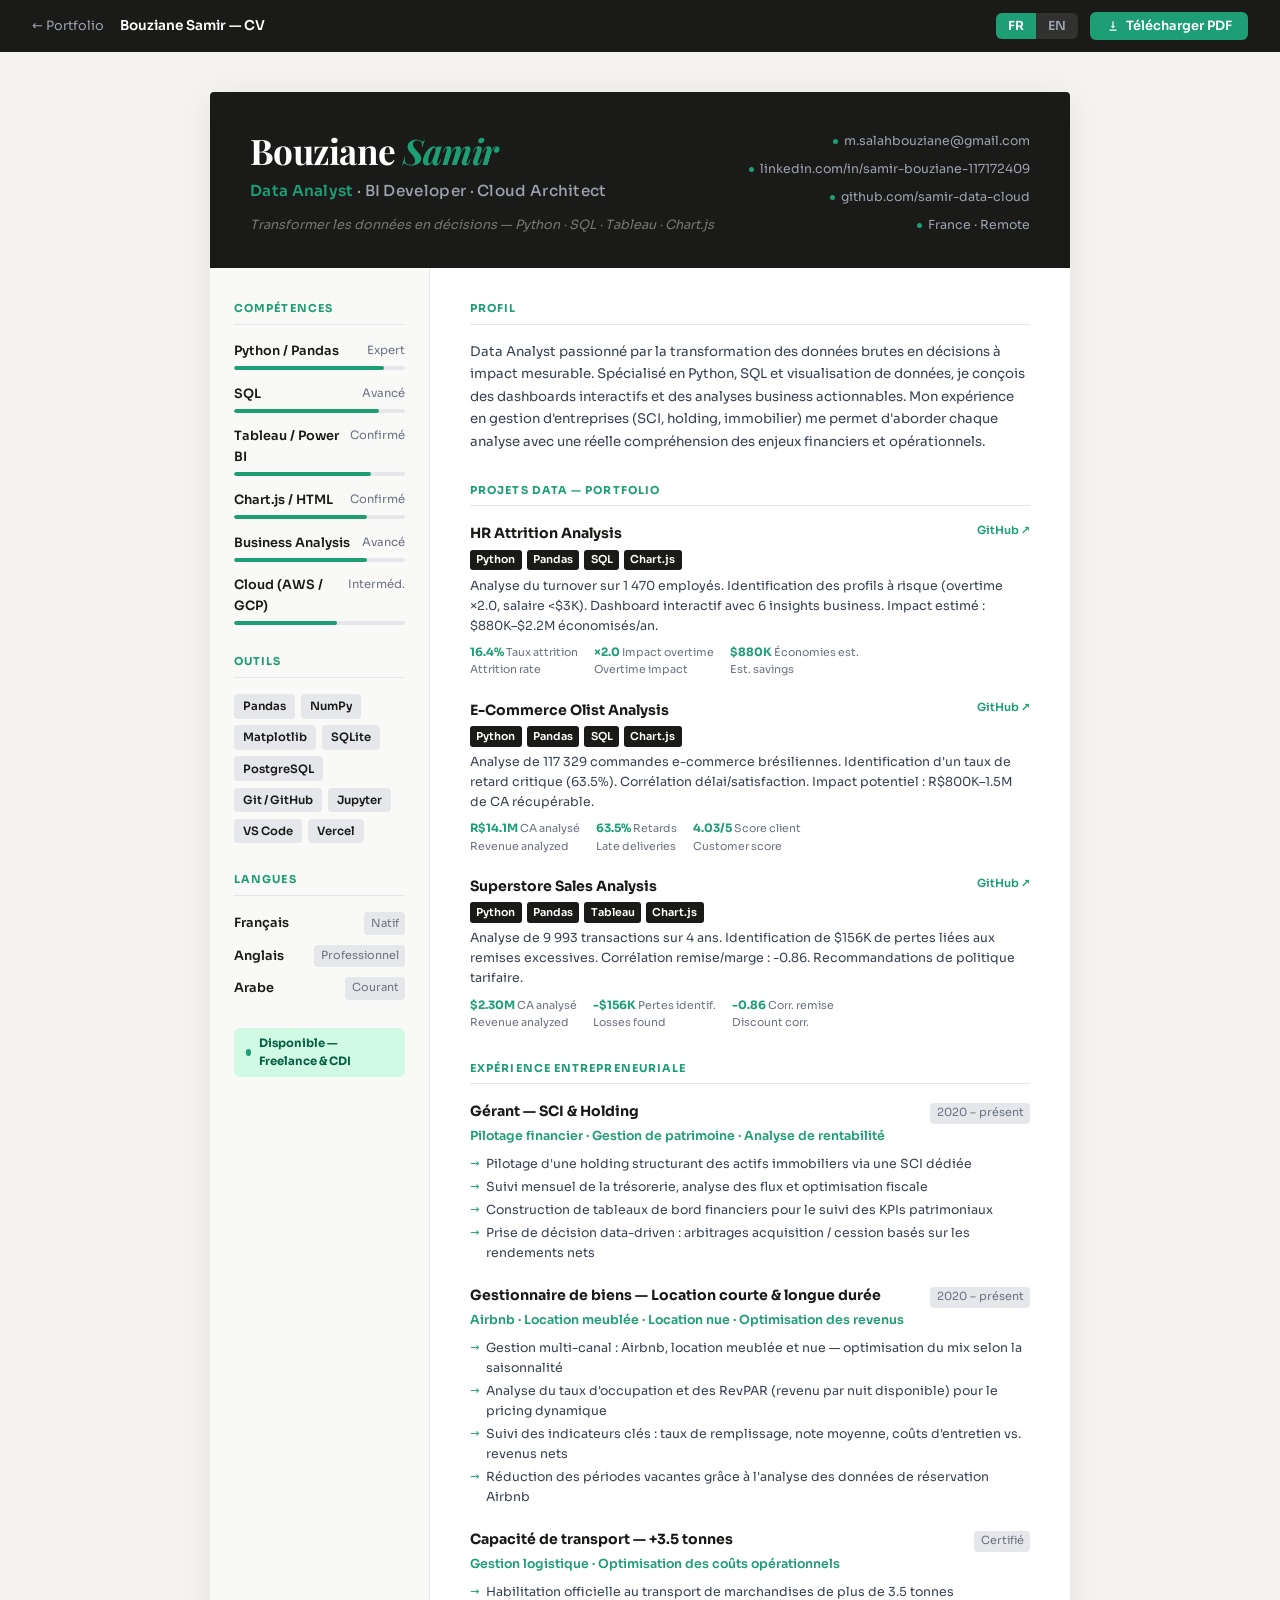
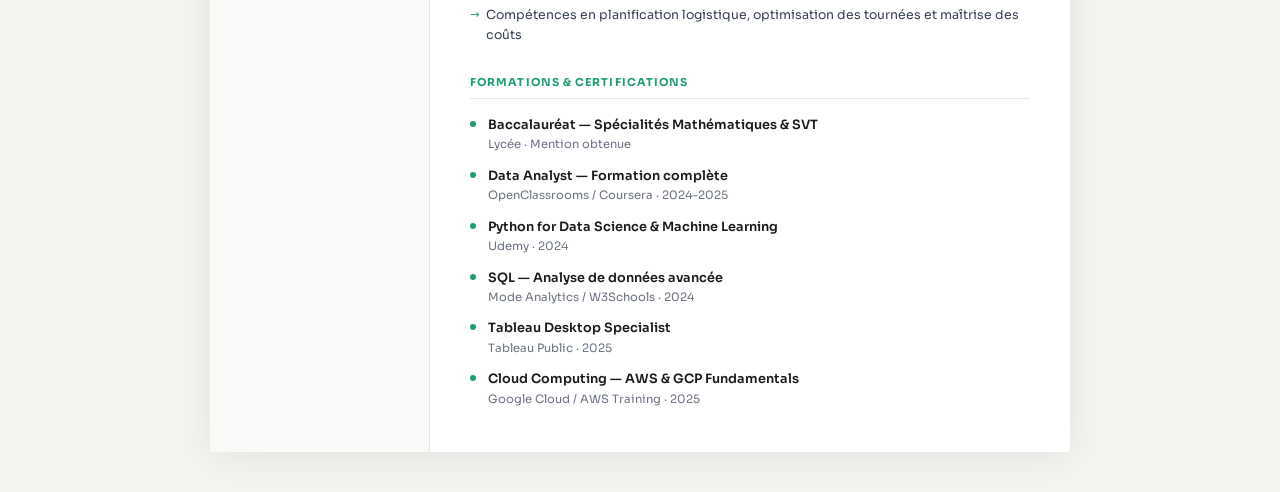
==== cv.html @ cc546c63 "Add bilingual CV page with entrepreneurial experience - cv.html: FR/EN toggle, print-to-PDF, profess" ====
<!DOCTYPE html>
<html lang="fr">
<head>
  <meta charset="UTF-8">
  <meta name="viewport" content="width=device-width, initial-scale=1.0">
  <title>CV — Bouziane Samir · Data Analyst & BI Developer</title>
  <link rel="preconnect" href="https://fonts.googleapis.com">
  <link href="https://fonts.googleapis.com/css2?family=Sora:wght@300;400;500;600;700&family=Playfair+Display:ital,wght@0,700;1,400&display=swap" rel="stylesheet">
  <style>
    *, *::before, *::after { box-sizing: border-box; margin: 0; padding: 0; }

    :root {
      --dark:  #1a1a18;
      --green: #1D9E75;
      --bg:    #f5f4f0;
      --white: #ffffff;
      --muted: #6b7280;
      --border:#e5e7eb;
    }

    body {
      font-family: 'Sora', system-ui, sans-serif;
      background: var(--bg);
      color: var(--dark);
      font-size: 14px;
      line-height: 1.6;
    }

    /* ── Toolbar ── */
    .toolbar {
      position: fixed;
      top: 0; left: 0; right: 0;
      height: 52px;
      background: var(--dark);
      display: flex;
      align-items: center;
      justify-content: space-between;
      padding: 0 2rem;
      z-index: 100;
      gap: 1rem;
    }
    .toolbar-left { display: flex; align-items: center; gap: 1rem; }
    .toolbar a.back {
      color: #9ca3af;
      text-decoration: none;
      font-size: .8rem;
      display: flex;
      align-items: center;
      gap: .4rem;
      transition: color .2s;
    }
    .toolbar a.back:hover { color: var(--green); }
    .toolbar-title { color: #fff; font-size: .85rem; font-weight: 600; }

    .toolbar-right { display: flex; align-items: center; gap: .75rem; }

    .lang-toggle {
      display: flex;
      background: rgba(255,255,255,.1);
      border-radius: 6px;
      overflow: hidden;
    }
    .lang-btn {
      padding: .3rem .75rem;
      font-size: .78rem;
      font-weight: 600;
      cursor: pointer;
      border: none;
      background: transparent;
      color: #9ca3af;
      font-family: 'Sora', sans-serif;
      transition: all .2s;
    }
    .lang-btn.active { background: var(--green); color: #fff; }

    .pdf-btn {
      display: flex;
      align-items: center;
      gap: .4rem;
      background: var(--green);
      color: #fff;
      border: none;
      border-radius: 6px;
      padding: .35rem 1rem;
      font-size: .8rem;
      font-weight: 600;
      cursor: pointer;
      font-family: 'Sora', sans-serif;
      transition: opacity .2s;
    }
    .pdf-btn:hover { opacity: .85; }

    /* ── Page wrapper ── */
    .page-wrap {
      margin-top: 52px;
      padding: 2.5rem 1.5rem;
      display: flex;
      justify-content: center;
    }

    /* ── CV Sheet ── */
    .cv {
      width: 100%;
      max-width: 860px;
      background: var(--white);
      box-shadow: 0 4px 40px rgba(0,0,0,.08);
      border-radius: 4px;
      overflow: hidden;
    }

    /* ── Header ── */
    .cv-header {
      background: var(--dark);
      padding: 2.5rem 2.5rem 2rem;
      display: grid;
      grid-template-columns: 1fr auto;
      gap: 2rem;
      align-items: start;
    }
    .cv-name {
      font-family: 'Playfair Display', serif;
      font-size: 2.2rem;
      font-weight: 700;
      color: #fff;
      line-height: 1.1;
      letter-spacing: -.02em;
    }
    .cv-name em { color: var(--green); font-style: italic; }
    .cv-title {
      font-size: .95rem;
      font-weight: 500;
      color: #9ca3af;
      margin-top: .5rem;
      letter-spacing: .02em;
    }
    .cv-title strong { color: var(--green); font-weight: 600; }
    .cv-tagline {
      font-size: .8rem;
      color: rgba(255,255,255,.4);
      margin-top: .75rem;
      font-style: italic;
    }

    .cv-contacts {
      display: flex;
      flex-direction: column;
      gap: .5rem;
      text-align: right;
    }
    .cv-contacts a, .cv-contacts span {
      font-size: .78rem;
      color: #9ca3af;
      text-decoration: none;
      display: flex;
      align-items: center;
      justify-content: flex-end;
      gap: .4rem;
      transition: color .2s;
    }
    .cv-contacts a:hover { color: var(--green); }
    .cv-contacts .dot {
      width: 5px; height: 5px;
      border-radius: 50%;
      background: var(--green);
      display: inline-block;
      flex-shrink: 0;
    }

    /* ── Body ── */
    .cv-body {
      display: grid;
      grid-template-columns: 220px 1fr;
    }

    /* ── Sidebar ── */
    .cv-sidebar {
      background: #f9f9f7;
      border-right: 1px solid var(--border);
      padding: 2rem 1.5rem;
    }

    /* ── Main ── */
    .cv-main {
      padding: 2rem 2.5rem;
    }

    /* ── Sections ── */
    .cv-section { margin-bottom: 1.75rem; }
    .cv-section:last-child { margin-bottom: 0; }

    .section-label {
      font-size: .68rem;
      font-weight: 700;
      text-transform: uppercase;
      letter-spacing: .1em;
      color: var(--green);
      border-bottom: 1px solid var(--border);
      padding-bottom: .4rem;
      margin-bottom: 1rem;
    }

    /* Skills */
    .skill-item { margin-bottom: .85rem; }
    .skill-name {
      font-size: .8rem;
      font-weight: 600;
      color: var(--dark);
      display: flex;
      justify-content: space-between;
      margin-bottom: .3rem;
    }
    .skill-name span { color: var(--muted); font-weight: 400; font-size: .72rem; }
    .skill-bar {
      height: 4px;
      background: var(--border);
      border-radius: 2px;
      overflow: hidden;
    }
    .skill-fill {
      height: 100%;
      background: var(--green);
      border-radius: 2px;
    }

    /* Tags */
    .tag-list { display: flex; flex-wrap: wrap; gap: .4rem; }
    .tag-item {
      font-size: .72rem;
      font-weight: 600;
      background: var(--border);
      color: var(--dark);
      padding: .2rem .55rem;
      border-radius: 4px;
    }

    /* Languages */
    .lang-item {
      display: flex;
      justify-content: space-between;
      align-items: center;
      margin-bottom: .6rem;
      font-size: .8rem;
    }
    .lang-item .lang-name { font-weight: 600; }
    .lang-level {
      font-size: .7rem;
      color: var(--muted);
      background: var(--border);
      padding: .15rem .4rem;
      border-radius: 4px;
    }

    /* Profile */
    .profile-text {
      font-size: .83rem;
      color: #374151;
      line-height: 1.7;
    }

    /* Projects */
    .project-item { margin-bottom: 1.25rem; }
    .project-item:last-child { margin-bottom: 0; }
    .proj-header {
      display: flex;
      justify-content: space-between;
      align-items: flex-start;
      gap: 1rem;
      margin-bottom: .3rem;
    }
    .proj-name {
      font-size: .88rem;
      font-weight: 700;
      color: var(--dark);
    }
    .proj-link {
      font-size: .7rem;
      color: var(--green);
      text-decoration: none;
      font-weight: 600;
      white-space: nowrap;
    }
    .proj-link:hover { text-decoration: underline; }
    .proj-stack {
      display: flex;
      flex-wrap: wrap;
      gap: .3rem;
      margin-bottom: .4rem;
    }
    .proj-tech {
      font-size: .68rem;
      font-weight: 600;
      background: var(--dark);
      color: #fff;
      padding: .1rem .4rem;
      border-radius: 3px;
    }
    .proj-desc {
      font-size: .78rem;
      color: #374151;
      line-height: 1.6;
    }
    .proj-kpis {
      display: flex;
      gap: 1rem;
      margin-top: .4rem;
    }
    .proj-kpi {
      font-size: .72rem;
      font-weight: 700;
      color: var(--green);
    }
    .proj-kpi span { color: var(--muted); font-weight: 400; display: block; font-size: .68rem; }

    /* Certifications */
    .cert-item {
      display: flex;
      gap: .75rem;
      margin-bottom: .75rem;
      align-items: flex-start;
    }
    .cert-dot {
      width: 6px; height: 6px;
      border-radius: 50%;
      background: var(--green);
      margin-top: 6px;
      flex-shrink: 0;
    }
    .cert-body {}
    .cert-name { font-size: .8rem; font-weight: 600; color: var(--dark); }
    .cert-org  { font-size: .72rem; color: var(--muted); }

    /* Experience entrepreneuriale */
    .exp-item { margin-bottom: 1.25rem; }
    .exp-item:last-child { margin-bottom: 0; }
    .exp-header {
      display: flex;
      justify-content: space-between;
      align-items: baseline;
      gap: 1rem;
      margin-bottom: .2rem;
    }
    .exp-title { font-size: .88rem; font-weight: 700; color: var(--dark); }
    .exp-period {
      font-size: .7rem;
      color: var(--muted);
      white-space: nowrap;
      background: var(--border);
      padding: .1rem .4rem;
      border-radius: 4px;
    }
    .exp-role { font-size: .78rem; color: var(--green); font-weight: 600; margin-bottom: .5rem; }
    .exp-bullets { list-style: none; padding: 0; }
    .exp-bullets li {
      font-size: .78rem;
      color: #374151;
      line-height: 1.6;
      padding-left: 1rem;
      position: relative;
      margin-bottom: .2rem;
    }
    .exp-bullets li::before {
      content: '→';
      position: absolute;
      left: 0;
      color: var(--green);
      font-size: .7rem;
    }

    /* Availability badge */
    .avail-badge {
      display: flex;
      align-items: center;
      gap: .5rem;
      background: #d1fae5;
      color: #065f46;
      font-size: .72rem;
      font-weight: 700;
      padding: .4rem .75rem;
      border-radius: 6px;
      margin-top: 1rem;
    }
    .avail-dot {
      width: 7px; height: 7px;
      border-radius: 50%;
      background: var(--green);
      animation: pulse 2s infinite;
    }
    @keyframes pulse {
      0%,100% { opacity: 1; }
      50%      { opacity: .3; }
    }

    /* ── Print ── */
    @media print {
      .toolbar { display: none !important; }
      .page-wrap { margin-top: 0; padding: 0; }
      .cv { box-shadow: none; border-radius: 0; max-width: 100%; }
      body { background: #fff; }
      @page { margin: 0; size: A4; }
    }

    /* ── i18n ── */
    [data-fr], [data-en] { display: none; }
    body.lang-fr [data-fr] { display: revert; }
    body.lang-en [data-en] { display: revert; }
  </style>
</head>

<body class="lang-fr">

<!-- TOOLBAR -->
<div class="toolbar">
  <div class="toolbar-left">
    <a href="index.html" class="back">← Portfolio</a>
    <span class="toolbar-title">Bouziane Samir — CV</span>
  </div>
  <div class="toolbar-right">
    <div class="lang-toggle">
      <button class="lang-btn active" onclick="setLang('fr')">FR</button>
      <button class="lang-btn" onclick="setLang('en')">EN</button>
    </div>
    <button class="pdf-btn" onclick="window.print()">
      <svg width="14" height="14" fill="none" viewBox="0 0 24 24">
        <path d="M12 16l-4-4h3V4h2v8h3l-4 4zm-6 2h12v2H6v-2z" fill="currentColor"/>
      </svg>
      <span data-fr>Télécharger PDF</span>
      <span data-en>Download PDF</span>
    </button>
  </div>
</div>

<div class="page-wrap">
<div class="cv">

  <!-- HEADER -->
  <div class="cv-header">
    <div>
      <div class="cv-name">Bouziane <em>Samir</em></div>
      <div class="cv-title">
        <strong data-fr>Data Analyst</strong>
        <strong data-en>Data Analyst</strong>
        <span data-fr> · BI Developer · Cloud Architect</span>
        <span data-en> · BI Developer · Cloud Architect</span>
      </div>
      <div class="cv-tagline">
        <span data-fr>Transformer les données en décisions — Python · SQL · Tableau · Chart.js</span>
        <span data-en>Turning data into decisions — Python · SQL · Tableau · Chart.js</span>
      </div>
    </div>
    <div class="cv-contacts">
      <a href="mailto:m.salahbouziane@gmail.com"><span class="dot"></span>m.salahbouziane@gmail.com</a>
      <a href="https://linkedin.com/in/samir-bouziane-117172409" target="_blank"><span class="dot"></span>linkedin.com/in/samir-bouziane-117172409</a>
      <a href="https://github.com/samir-data-cloud" target="_blank"><span class="dot"></span>github.com/samir-data-cloud</a>
      <span><span class="dot"></span>France · Remote</span>
    </div>
  </div>

  <!-- BODY -->
  <div class="cv-body">

    <!-- SIDEBAR -->
    <aside class="cv-sidebar">

      <!-- Compétences techniques -->
      <div class="cv-section">
        <div class="section-label" data-fr>Compétences</div>
        <div class="section-label" data-en>Skills</div>

        <div class="skill-item">
          <div class="skill-name">Python / Pandas <span data-fr>Expert</span><span data-en>Expert</span></div>
          <div class="skill-bar"><div class="skill-fill" style="width:88%"></div></div>
        </div>
        <div class="skill-item">
          <div class="skill-name">SQL <span data-fr>Avancé</span><span data-en>Advanced</span></div>
          <div class="skill-bar"><div class="skill-fill" style="width:85%"></div></div>
        </div>
        <div class="skill-item">
          <div class="skill-name">Tableau / Power BI <span data-fr>Confirmé</span><span data-en>Proficient</span></div>
          <div class="skill-bar"><div class="skill-fill" style="width:80%"></div></div>
        </div>
        <div class="skill-item">
          <div class="skill-name">Chart.js / HTML <span data-fr>Confirmé</span><span data-en>Proficient</span></div>
          <div class="skill-bar"><div class="skill-fill" style="width:78%"></div></div>
        </div>
        <div class="skill-item">
          <div class="skill-name">Business Analysis <span data-fr>Avancé</span><span data-en>Advanced</span></div>
          <div class="skill-bar"><div class="skill-fill" style="width:78%"></div></div>
        </div>
        <div class="skill-item">
          <div class="skill-name">Cloud (AWS / GCP) <span data-fr>Interméd.</span><span data-en>Intermediate</span></div>
          <div class="skill-bar"><div class="skill-fill" style="width:60%"></div></div>
        </div>
      </div>

      <!-- Outils -->
      <div class="cv-section">
        <div class="section-label" data-fr>Outils</div>
        <div class="section-label" data-en>Tools</div>
        <div class="tag-list">
          <span class="tag-item">Pandas</span>
          <span class="tag-item">NumPy</span>
          <span class="tag-item">Matplotlib</span>
          <span class="tag-item">SQLite</span>
          <span class="tag-item">PostgreSQL</span>
          <span class="tag-item">Git / GitHub</span>
          <span class="tag-item">Jupyter</span>
          <span class="tag-item">VS Code</span>
          <span class="tag-item">Vercel</span>
        </div>
      </div>

      <!-- Langues -->
      <div class="cv-section">
        <div class="section-label" data-fr>Langues</div>
        <div class="section-label" data-en>Languages</div>
        <div class="lang-item">
          <span class="lang-name" data-fr>Français</span>
          <span class="lang-name" data-en>French</span>
          <span class="lang-level" data-fr>Natif</span>
          <span class="lang-level" data-en>Native</span>
        </div>
        <div class="lang-item">
          <span class="lang-name" data-fr>Anglais</span>
          <span class="lang-name" data-en>English</span>
          <span class="lang-level" data-fr>Professionnel</span>
          <span class="lang-level" data-en>Professional</span>
        </div>
        <div class="lang-item">
          <span class="lang-name" data-fr>Arabe</span>
          <span class="lang-name" data-en>Arabic</span>
          <span class="lang-level" data-fr>Courant</span>
          <span class="lang-level" data-en>Fluent</span>
        </div>
      </div>

      <!-- Disponibilité -->
      <div class="avail-badge">
        <span class="avail-dot"></span>
        <span data-fr>Disponible — Freelance &amp; CDI</span>
        <span data-en>Available — Freelance &amp; Full-time</span>
      </div>

    </aside>

    <!-- MAIN -->
    <main class="cv-main">

      <!-- Profil -->
      <div class="cv-section">
        <div class="section-label" data-fr>Profil</div>
        <div class="section-label" data-en>Profile</div>
        <p class="profile-text" data-fr>
          Data Analyst passionné par la transformation des données brutes en décisions à impact mesurable.
          Spécialisé en Python, SQL et visualisation de données, je conçois des dashboards interactifs et des analyses
          business actionnables. Mon expérience en gestion d'entreprises (SCI, holding, immobilier) me permet
          d'aborder chaque analyse avec une réelle compréhension des enjeux financiers et opérationnels.
        </p>
        <p class="profile-text" data-en>
          Data Analyst passionate about turning raw data into measurable business decisions.
          Specialized in Python, SQL and data visualization, I build interactive dashboards and actionable analyses.
          My background running companies (SCI, holding, real estate) gives me a genuine understanding
          of financial and operational challenges — I don't just analyze data, I understand what's at stake.
        </p>
      </div>

      <!-- Projets -->
      <div class="cv-section">
        <div class="section-label" data-fr>Projets Data — Portfolio</div>
        <div class="section-label" data-en>Data Projects — Portfolio</div>

        <!-- HR Attrition -->
        <div class="project-item">
          <div class="proj-header">
            <div class="proj-name">HR Attrition Analysis</div>
            <a href="https://github.com/samir-data-cloud/hr-attrition-analysis" target="_blank" class="proj-link">GitHub ↗</a>
          </div>
          <div class="proj-stack">
            <span class="proj-tech">Python</span>
            <span class="proj-tech">Pandas</span>
            <span class="proj-tech">SQL</span>
            <span class="proj-tech">Chart.js</span>
          </div>
          <p class="proj-desc" data-fr>
            Analyse du turnover sur 1 470 employés. Identification des profils à risque (overtime ×2.0, salaire &lt;$3K).
            Dashboard interactif avec 6 insights business. Impact estimé : $880K–$2.2M économisés/an.
          </p>
          <p class="proj-desc" data-en>
            Attrition analysis on 1,470 employees. Identified high-risk profiles (overtime ×2.0, salary &lt;$3K).
            Interactive dashboard with 6 business insights. Estimated impact: $880K–$2.2M saved/year.
          </p>
          <div class="proj-kpis">
            <div class="proj-kpi">16.4% <span data-fr>Taux attrition</span><span data-en>Attrition rate</span></div>
            <div class="proj-kpi">×2.0 <span data-fr>Impact overtime</span><span data-en>Overtime impact</span></div>
            <div class="proj-kpi">$880K <span data-fr>Économies est.</span><span data-en>Est. savings</span></div>
          </div>
        </div>

        <!-- E-Commerce Olist -->
        <div class="project-item">
          <div class="proj-header">
            <div class="proj-name">E-Commerce Olist Analysis</div>
            <a href="https://github.com/samir-data-cloud/ecommerce-data-analysis" target="_blank" class="proj-link">GitHub ↗</a>
          </div>
          <div class="proj-stack">
            <span class="proj-tech">Python</span>
            <span class="proj-tech">Pandas</span>
            <span class="proj-tech">SQL</span>
            <span class="proj-tech">Chart.js</span>
          </div>
          <p class="proj-desc" data-fr>
            Analyse de 117 329 commandes e-commerce brésiliennes. Identification d'un taux de retard critique (63.5%).
            Corrélation délai/satisfaction. Impact potentiel : R$800K–1.5M de CA récupérable.
          </p>
          <p class="proj-desc" data-en>
            Analysis of 117,329 Brazilian e-commerce orders. Identified a critical delay rate (63.5%).
            Delivery time vs satisfaction correlation. Potential impact: R$800K–1.5M recoverable revenue.
          </p>
          <div class="proj-kpis">
            <div class="proj-kpi">R$14.1M <span data-fr>CA analysé</span><span data-en>Revenue analyzed</span></div>
            <div class="proj-kpi">63.5% <span data-fr>Retards</span><span data-en>Late deliveries</span></div>
            <div class="proj-kpi">4.03/5 <span data-fr>Score client</span><span data-en>Customer score</span></div>
          </div>
        </div>

        <!-- Superstore -->
        <div class="project-item">
          <div class="proj-header">
            <div class="proj-name">Superstore Sales Analysis</div>
            <a href="https://github.com/samir-data-cloud" target="_blank" class="proj-link">GitHub ↗</a>
          </div>
          <div class="proj-stack">
            <span class="proj-tech">Python</span>
            <span class="proj-tech">Pandas</span>
            <span class="proj-tech">Tableau</span>
            <span class="proj-tech">Chart.js</span>
          </div>
          <p class="proj-desc" data-fr>
            Analyse de 9 993 transactions sur 4 ans. Identification de $156K de pertes liées aux remises excessives.
            Corrélation remise/marge : -0.86. Recommandations de politique tarifaire.
          </p>
          <p class="proj-desc" data-en>
            Analysis of 9,993 transactions over 4 years. Identified $156K in losses from excessive discounts.
            Discount/margin correlation: -0.86. Pricing policy recommendations.
          </p>
          <div class="proj-kpis">
            <div class="proj-kpi">$2.30M <span data-fr>CA analysé</span><span data-en>Revenue analyzed</span></div>
            <div class="proj-kpi">-$156K <span data-fr>Pertes identif.</span><span data-en>Losses found</span></div>
            <div class="proj-kpi">-0.86 <span data-fr>Corr. remise</span><span data-en>Discount corr.</span></div>
          </div>
        </div>
      </div>

      <!-- Expérience entrepreneuriale -->
      <div class="cv-section">
        <div class="section-label" data-fr>Expérience entrepreneuriale</div>
        <div class="section-label" data-en>Entrepreneurial Experience</div>

        <!-- SCI + Holding -->
        <div class="exp-item">
          <div class="exp-header">
            <div class="exp-title" data-fr>Gérant — SCI &amp; Holding</div>
            <div class="exp-title" data-en>Director — SCI &amp; Holding Company</div>
            <span class="exp-period">2020 – présent</span>
          </div>
          <div class="exp-role" data-fr>Pilotage financier · Gestion de patrimoine · Analyse de rentabilité</div>
          <div class="exp-role" data-en>Financial steering · Asset management · Profitability analysis</div>
          <ul class="exp-bullets" data-fr>
            <li>Pilotage d'une holding structurant des actifs immobiliers via une SCI dédiée</li>
            <li>Suivi mensuel de la trésorerie, analyse des flux et optimisation fiscale</li>
            <li>Construction de tableaux de bord financiers pour le suivi des KPIs patrimoniaux</li>
            <li>Prise de décision data-driven : arbitrages acquisition / cession basés sur les rendements nets</li>
          </ul>
          <ul class="exp-bullets" data-en>
            <li>Running a holding company structuring real estate assets through a dedicated SCI</li>
            <li>Monthly cash flow tracking, flux analysis and tax optimization</li>
            <li>Built financial dashboards to monitor asset KPIs and portfolio performance</li>
            <li>Data-driven decision making: buy/sell arbitrage based on net yield analysis</li>
          </ul>
        </div>

        <!-- Immobilier Airbnb -->
        <div class="exp-item">
          <div class="exp-header">
            <div class="exp-title" data-fr>Gestionnaire de biens — Location courte &amp; longue durée</div>
            <div class="exp-title" data-en>Property Manager — Short &amp; Long-term Rental</div>
            <span class="exp-period">2020 – présent</span>
          </div>
          <div class="exp-role" data-fr>Airbnb · Location meublée · Location nue · Optimisation des revenus</div>
          <div class="exp-role" data-en>Airbnb · Furnished rental · Unfurnished rental · Revenue optimization</div>
          <ul class="exp-bullets" data-fr>
            <li>Gestion multi-canal : Airbnb, location meublée et nue — optimisation du mix selon la saisonnalité</li>
            <li>Analyse du taux d'occupation et des RevPAR (revenu par nuit disponible) pour le pricing dynamique</li>
            <li>Suivi des indicateurs clés : taux de remplissage, note moyenne, coûts d'entretien vs. revenus nets</li>
            <li>Réduction des périodes vacantes grâce à l'analyse des données de réservation Airbnb</li>
          </ul>
          <ul class="exp-bullets" data-en>
            <li>Multi-channel management: Airbnb, furnished &amp; unfurnished rental — mix optimized by seasonality</li>
            <li>Occupancy rate and RevPAR analysis to drive dynamic pricing decisions</li>
            <li>Tracked key metrics: fill rate, average rating, maintenance costs vs. net revenue</li>
            <li>Reduced vacancy periods through Airbnb booking data analysis</li>
          </ul>
        </div>

        <!-- Transport -->
        <div class="exp-item">
          <div class="exp-header">
            <div class="exp-title" data-fr>Capacité de transport — +3.5 tonnes</div>
            <div class="exp-title" data-en>Transport Operator Licence — +3.5 tonnes</div>
            <span class="exp-period" data-fr>Certifié</span>
            <span class="exp-period" data-en>Certified</span>
          </div>
          <div class="exp-role" data-fr>Gestion logistique · Optimisation des coûts opérationnels</div>
          <div class="exp-role" data-en>Logistics management · Operational cost optimization</div>
          <ul class="exp-bullets" data-fr>
            <li>Habilitation officielle au transport de marchandises de plus de 3.5 tonnes</li>
            <li>Compétences en planification logistique, optimisation des tournées et maîtrise des coûts</li>
          </ul>
          <ul class="exp-bullets" data-en>
            <li>Official licence for goods transport over 3.5 tonnes</li>
            <li>Logistics planning, route optimization and cost control skills</li>
          </ul>
        </div>
      </div>

      <!-- Formations & Certifications -->
      <div class="cv-section">
        <div class="section-label" data-fr>Formations &amp; Certifications</div>
        <div class="section-label" data-en>Training &amp; Certifications</div>

        <div class="cert-item">
          <span class="cert-dot"></span>
          <div class="cert-body">
            <div class="cert-name" data-fr>Baccalauréat — Spécialités Mathématiques &amp; SVT</div>
            <div class="cert-name" data-en>French Baccalauréat — Mathematics &amp; Life Sciences</div>
            <div class="cert-org" data-fr>Lycée · Mention obtenue</div>
            <div class="cert-org" data-en>High School · With honours</div>
          </div>
        </div>
        <div class="cert-item">
          <span class="cert-dot"></span>
          <div class="cert-body">
            <div class="cert-name" data-fr>Data Analyst — Formation complète</div>
            <div class="cert-name" data-en>Data Analyst — Full Training</div>
            <div class="cert-org">OpenClassrooms / Coursera · 2024–2025</div>
          </div>
        </div>
        <div class="cert-item">
          <span class="cert-dot"></span>
          <div class="cert-body">
            <div class="cert-name" data-fr>Python for Data Science &amp; Machine Learning</div>
            <div class="cert-name" data-en>Python for Data Science &amp; Machine Learning</div>
            <div class="cert-org">Udemy · 2024</div>
          </div>
        </div>
        <div class="cert-item">
          <span class="cert-dot"></span>
          <div class="cert-body">
            <div class="cert-name" data-fr>SQL — Analyse de données avancée</div>
            <div class="cert-name" data-en>SQL — Advanced Data Analysis</div>
            <div class="cert-org">Mode Analytics / W3Schools · 2024</div>
          </div>
        </div>
        <div class="cert-item">
          <span class="cert-dot"></span>
          <div class="cert-body">
            <div class="cert-name" data-fr>Tableau Desktop Specialist</div>
            <div class="cert-name" data-en>Tableau Desktop Specialist</div>
            <div class="cert-org">Tableau Public · 2025</div>
          </div>
        </div>
        <div class="cert-item">
          <span class="cert-dot"></span>
          <div class="cert-body">
            <div class="cert-name" data-fr>Cloud Computing — AWS &amp; GCP Fundamentals</div>
            <div class="cert-name" data-en>Cloud Computing — AWS &amp; GCP Fundamentals</div>
            <div class="cert-org">Google Cloud / AWS Training · 2025</div>
          </div>
        </div>
      </div>

    </main>
  </div><!-- /cv-body -->

</div><!-- /cv -->
</div><!-- /page-wrap -->

<script>
  function setLang(lang) {
    document.body.className = 'lang-' + lang;
    document.querySelectorAll('.lang-btn').forEach(btn => {
      btn.classList.toggle('active', btn.textContent.trim().toLowerCase() === lang);
    });
  }
</script>

</body>
</html>
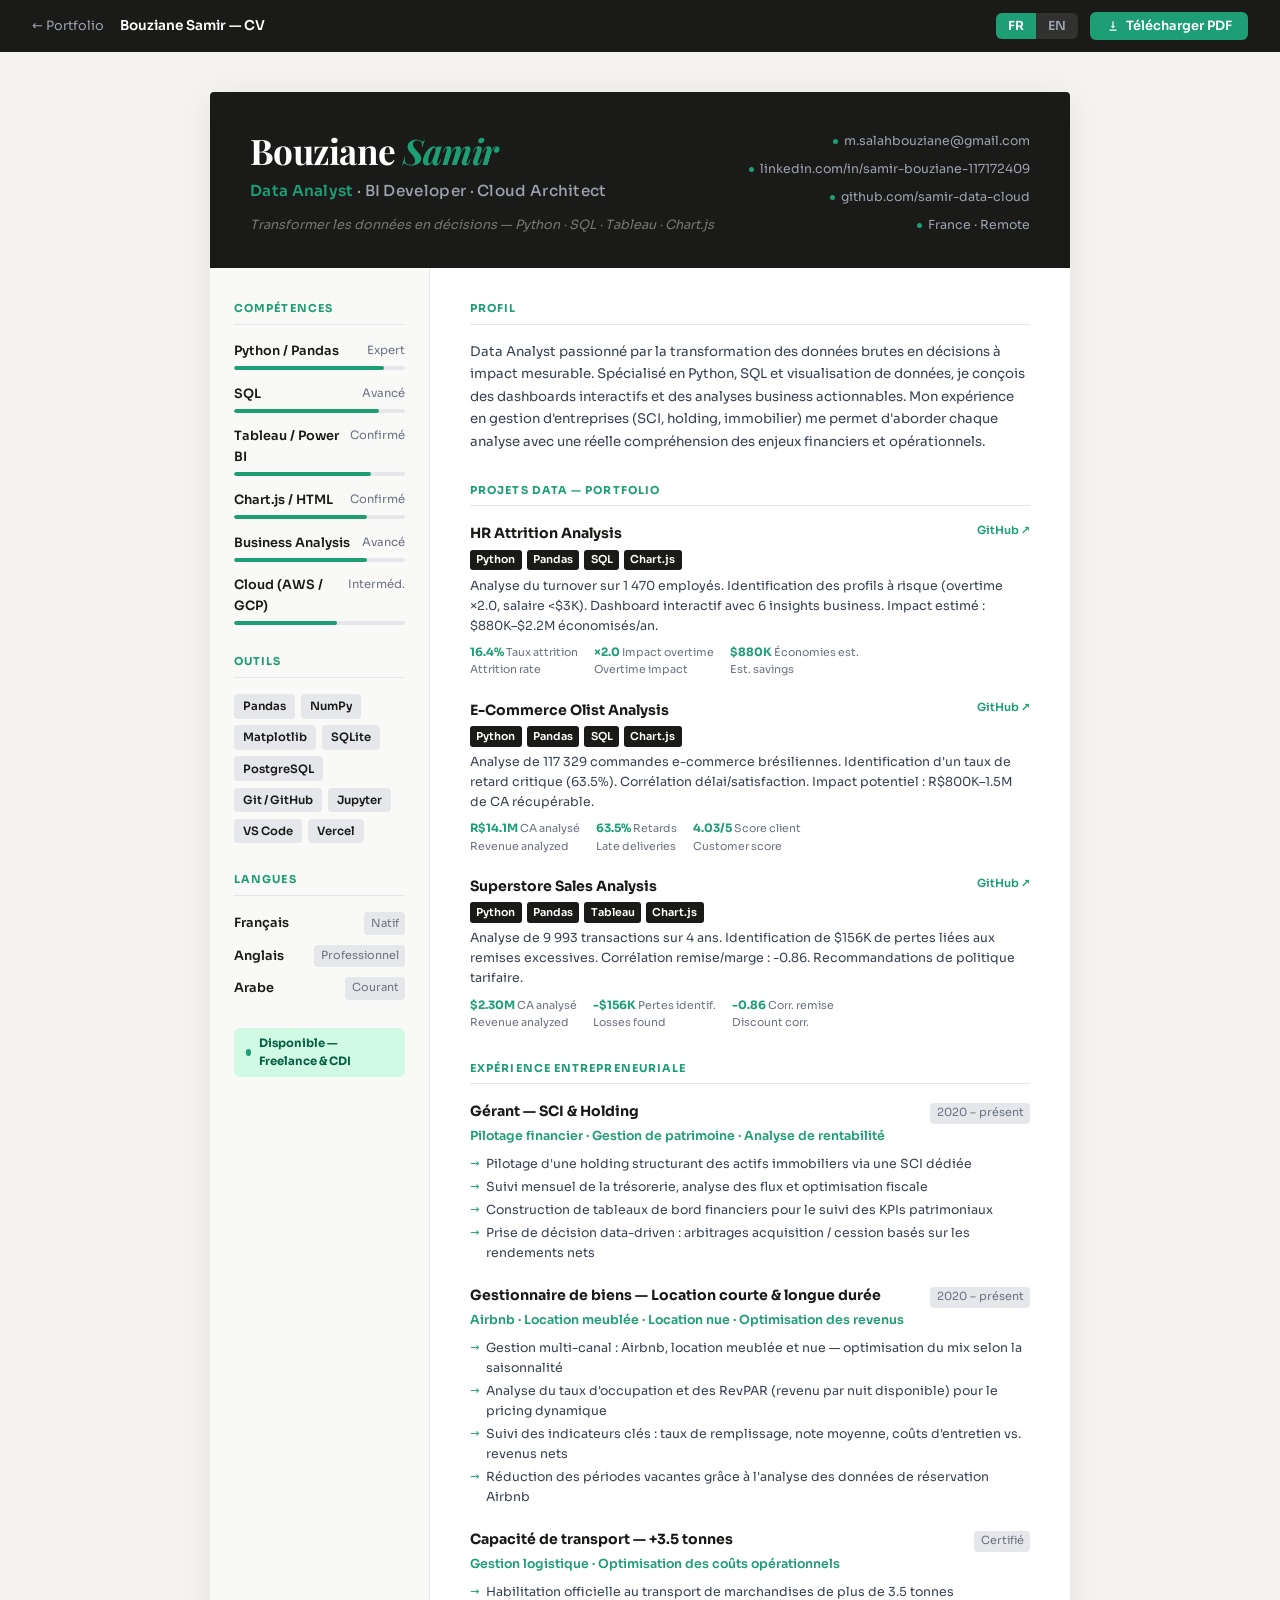
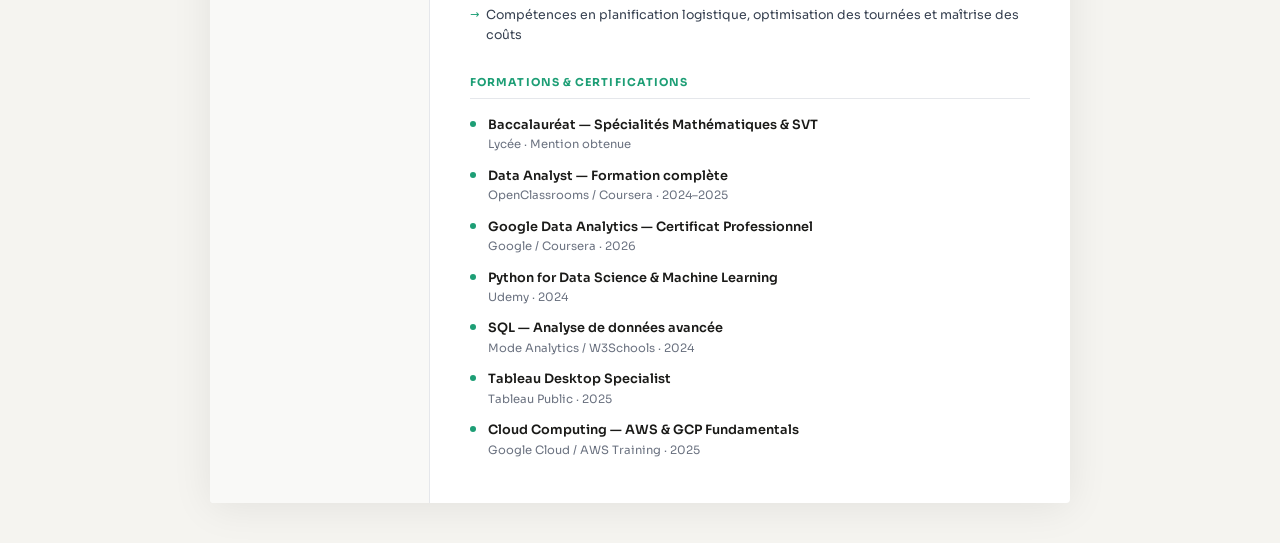
==== commit 688e88f2: "Add Google Data Analytics certification obtained in 2026 to CV" ====
--- a/cv.html
+++ b/cv.html
@@ -747,6 +747,14 @@
         <div class="cert-item">
           <span class="cert-dot"></span>
           <div class="cert-body">
+            <div class="cert-name" data-fr>Google Data Analytics — Certificat Professionnel</div>
+            <div class="cert-name" data-en>Google Data Analytics — Professional Certificate</div>
+            <div class="cert-org">Google / Coursera · 2026</div>
+          </div>
+        </div>
+        <div class="cert-item">
+          <span class="cert-dot"></span>
+          <div class="cert-body">
             <div class="cert-name" data-fr>Python for Data Science &amp; Machine Learning</div>
             <div class="cert-name" data-en>Python for Data Science &amp; Machine Learning</div>
             <div class="cert-org">Udemy · 2024</div>
